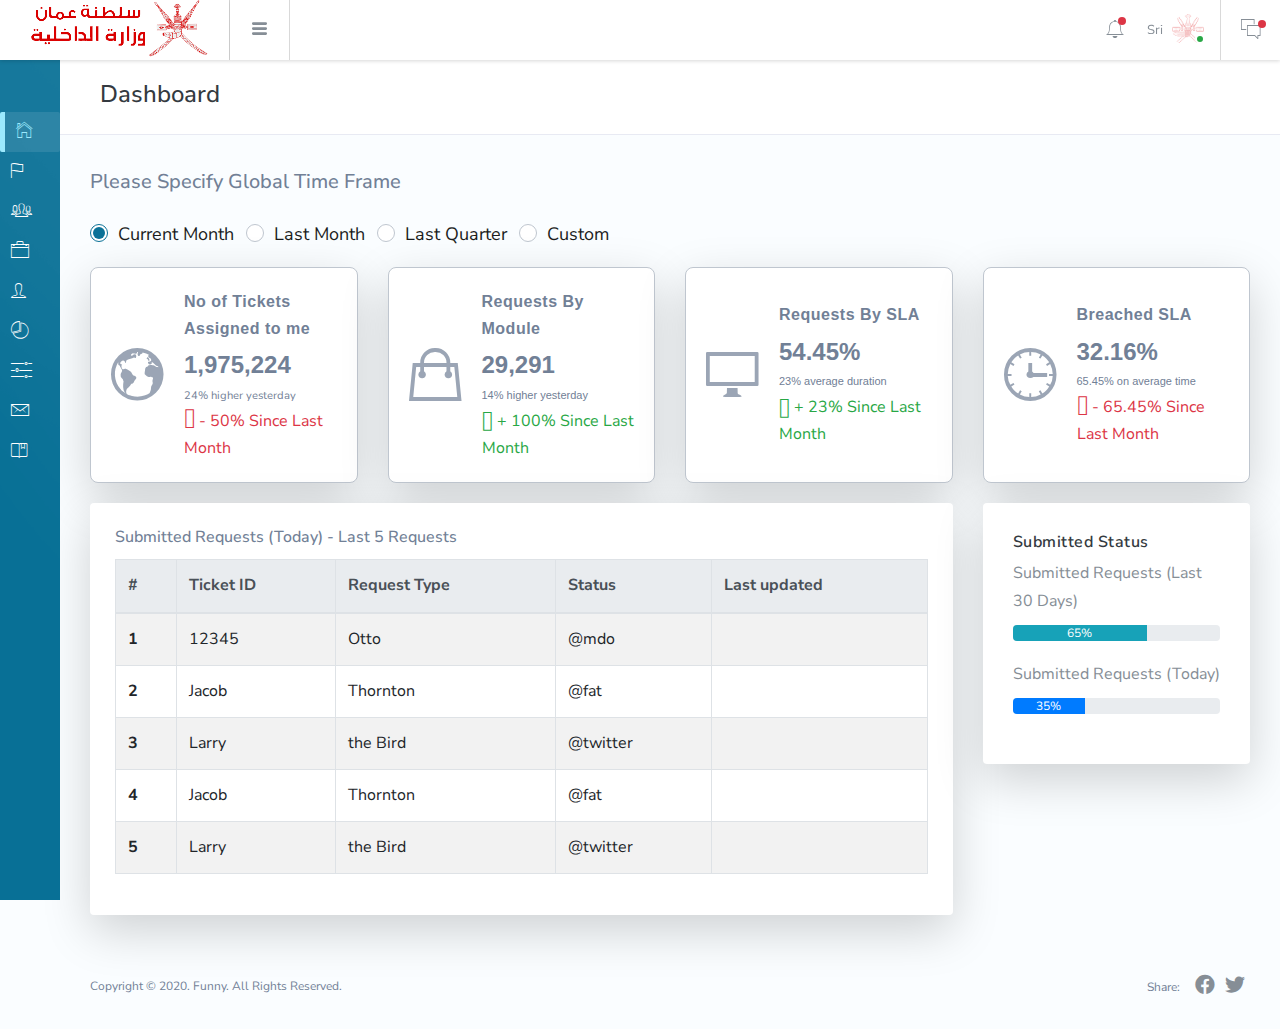
==== index.html @ 0658fc97 "CMS files uploaded" ====
<!DOCTYPE html>
<html lang="en">

<head>
    <!-- Required meta tags -->
    <meta charset="utf-8">
    <meta name="viewport" content="width=device-width, initial-scale=1, shrink-to-fit=no">
    <!-- Twitter -->
    <meta name="twitter:site" content="@CMS eService">
    <meta name="twitter:creator" content="@CMS eService">
    <meta name="twitter:card" content="summary_large_image">
    <meta name="twitter:title" content="Bracket">
    <meta name="twitter:description" content="CMS eService">
    <!-- Meta -->
    <meta name="description" content="CMS eService">
    <meta name="author" content="CMS eService">

    <title>:: eService ::</title>
    <link rel=icon href="img/Khanjar.png" type=image/png>
    <!-- vendor css -->
    <!-- fontawesome -->
    <link rel="stylesheet" href="https://pro.fontawesome.com/releases/v5.15.4/css/all.css">
    <!-- Bootstrap CSS -->
    <link rel="stylesheet" href="https://cdn.jsdelivr.net/npm/bootstrap@4.6.1/dist/css/bootstrap.css">

    <link href="css/ionicons.css" rel="stylesheet">
    <link href="css/perfect-scrollbar.css" rel="stylesheet">
    <link href="css/jquery.switchButton.css" rel="stylesheet">
    <link href="css/rickshaw.css" rel="stylesheet">
    <link href="css/chartist.css" rel="stylesheet">

    <!-- Bracket CSS -->
    <link rel="stylesheet" href="css/style.css">
    <link rel="stylesheet" href="css/custom.css">
</head>

<body class="collapsed-menu">

    <!-- ########## START: LEFT PANEL ########## -->
    <div class="br-logo"><img src="img/moi_logo.png" alt=""></div>
    <div class="br-sideleft overflow-y-auto">
        <label class="sidebar-label pd-x-15 mg-t-20">Navigation</label>
        <div class="br-sideleft-menu">
            <a href="index.html" class="br-menu-link active">
                <div class="br-menu-item">
                    <i class="menu-item-icon icon ion-ios-home-outline tx-22"></i>
                    <span class="menu-item-label">Dashboard</span>
                </div><!-- menu-item -->
            </a><!-- br-menu-link -->
            <a href="" class="br-menu-link">
                <div class="br-menu-item">
                    <i class="menu-item-icon ion-ios-flag-outline tx-24"></i>
                    <span class="menu-item-label">Compaigns</span>
                </div><!-- menu-item -->
            </a><!-- br-menu-link -->
            <a href="" class="br-menu-link">
                <div class="br-menu-item">
                    <i class="menu-item-icon ion-ios-people-outline tx-24"></i>
                    <span class="menu-item-label">Members</span>
                </div><!-- menu-item -->
            </a><!-- br-menu-link -->
            <a href="" class="br-menu-link">
                <div class="br-menu-item">
                    <i class="menu-item-icon icon ion-ios-briefcase-outline tx-22"></i>
                    <span class="menu-item-label">Accounts</span>
                </div><!-- menu-item -->
            </a><!-- br-menu-link -->
            <a href="" class="br-menu-link">
                <div class="br-menu-item">
                    <i class="menu-item-icon ion-ios-person-outline tx-24"></i>
                    <span class="menu-item-label">Teams</span>
                </div><!-- menu-item -->
            </a><!-- br-menu-link -->
            <a href="" class="br-menu-link">
                <div class="br-menu-item">
                    <i class="menu-item-icon ion-ios-pie-outline tx-20"></i>
                    <span class="menu-item-label">Reports</span>
                </div><!-- menu-item -->
            </a><!-- br-menu-link -->
            <a href="" class="br-menu-link">
                <div class="br-menu-item">
                    <i class="menu-item-icon ion-ios-settings tx-24"></i>
                    <span class="menu-item-label">RBAC Configuration</span>
                </div><!-- menu-item -->
            </a><!-- br-menu-link -->
            <a href="" class="br-menu-link">
                <div class="br-menu-item">
                    <i class="menu-item-icon icon ion-ios-email-outline tx-24"></i>
                    <span class="menu-item-label">E-mail Configuration</span>
                </div><!-- menu-item -->
            </a><!-- br-menu-link -->
            <a href="#" class="br-menu-link">
                <div class="br-menu-item">
                    <i class="menu-item-icon icon ion-ios-bookmarks-outline tx-20"></i>
                    <span class="menu-item-label">Tables</span>
                    <i class="menu-item-arrow fa fa-angle-down"></i>
                </div><!-- menu-item -->
            </a><!-- br-menu-link -->
            <ul class="br-menu-sub nav flex-column">
                <li class="nav-item"><a href="" class="nav-link">Basic Table</a></li>
                <li class="nav-item"><a href="" class="nav-link">Data Table</a></li>
            </ul>
        </div><!-- br-sideleft-menu -->
    </div><!-- br-sideleft -->
    <!-- ########## END: LEFT PANEL ########## -->

    <!-- ########## START: HEAD PANEL ########## -->
    <div class="br-header">
        <div class="br-header-left">
            <div class="navicon-left hidden-md-down"><a id="btnLeftMenu" href=""><i
                        class="icon ion-navicon-round"></i></a></div>
            <div class="navicon-left hidden-lg-up"><a id="btnLeftMenuMobile" href=""><i
                        class="icon ion-navicon-round"></i></a></div>
        </div><!-- br-header-left -->
        <div class="br-header-right">
            <nav class="nav align-items-center">
                <div class="dropdown">
                    <a href="" class="nav-link pd-x-7 pos-relative" data-toggle="dropdown">
                        <i class="icon ion-ios-bell-outline tx-24"></i>
                        <!-- start: if statement -->
                        <span class="square-8 bg-danger pos-absolute t-15 r-5 rounded-circle"></span>
                        <!-- end: if statement -->
                    </a>
                    <div class="dropdown-menu dropdown-menu-header wd-300 pd-0-force">
                        <div class="d-flex align-items-center justify-content-between pd-y-10 pd-x-20 bd-b bd-gray-200">
                            <label class="tx-12 tx-info  tx-semibold tx-spacing-2 mg-b-0">Notifications</label>
                            <a href="" class="tx-11">Mark All as Read</a>
                        </div><!-- d-flex -->

                        <div class="media-list">
                            <!-- loop starts here -->
                            <a href="" class="media-list-link read">
                                <div class="media pd-x-20 pd-y-15">
                                    <img src="images/1.jpg" class="wd-40 rounded-circle" alt="">
                                    <div class="media-body">
                                        <p class="tx-13 mg-b-0 tx-gray-700"><strong
                                                class="tx-medium tx-gray-800">Suzzeth Bungaos</strong> tagged you and 18
                                            others in a post.</p>
                                        <span class="tx-12">October 03, 2017 8:45am</span>
                                    </div>
                                </div><!-- media -->
                            </a>
                            <!-- loop ends here -->
                            <a href="" class="media-list-link read">
                                <div class="media pd-x-20 pd-y-15">
                                    <img src="images/1.jpg" class="wd-40 rounded-circle" alt="">
                                    <div class="media-body">
                                        <p class="tx-13 mg-b-0 tx-gray-700"><strong
                                                class="tx-medium tx-gray-800">Mellisa Brown</strong> appreciated your
                                            work <strong class="tx-medium tx-gray-800">The Social Network</strong></p>
                                        <span class="tx-12">October 02, 2017 12:44am</span>
                                    </div>
                                </div><!-- media -->
                            </a>
                            <a href="" class="media-list-link read">
                                <div class="media pd-x-20 pd-y-15">
                                    <img src="images/1.jpg" class="wd-40 rounded-circle" alt="">
                                    <div class="media-body">
                                        <p class="tx-13 mg-b-0 tx-gray-700">20+ new items added are for sale in your
                                            <strong class="tx-medium tx-gray-800">Sale Group</strong>
                                        </p>
                                        <span class="tx-12">October 01, 2017 10:20pm</span>
                                    </div>
                                </div><!-- media -->
                            </a>
                            <a href="" class="media-list-link read">
                                <div class="media pd-x-20 pd-y-15">
                                    <img src="images/1.jpg" class="wd-40 rounded-circle" alt="">
                                    <div class="media-body">
                                        <p class="tx-13 mg-b-0 tx-gray-700"><strong class="tx-medium tx-gray-800">Julius
                                                Erving</strong> wants to connect with you on your conversation with
                                            <strong class="tx-medium tx-gray-800">Ronnie Mara</strong>
                                        </p>
                                        <span class="tx-12">October 01, 2017 6:08pm</span>
                                    </div>
                                </div><!-- media -->
                            </a>
                            <div class="pd-y-10 tx-center bd-t">
                                <a href="" class="tx-12"><i class="fa fa-angle-down mg-r-5"></i> Show All
                                    Notifications</a>
                            </div>
                        </div><!-- media-list -->
                    </div><!-- dropdown-menu -->
                </div><!-- dropdown -->
                <div class="dropdown">
                    <a href="" class="nav-link nav-link-profile" data-toggle="dropdown">
                        <span class="logged-name hidden-md-down">Sri</span>
                        <img src="img/Khanjar.png" class="wd-32 rounded-circle" alt="">
                        <span class="square-10 bg-success"></span>
                    </a>
                    <div class="dropdown-menu dropdown-menu-header wd-200">
                        <ul class="list-unstyled user-profile-nav">
                            <li><a href=""><i class="icon ion-ios-person"></i> Edit Profile</a></li>
                            <li><a href=""><i class="icon ion-power"></i> Sign Out</a></li>
                        </ul>
                    </div><!-- dropdown-menu -->
                </div><!-- dropdown -->
            </nav>
            <div class="navicon-right">
                <a id="btnRightMenu" href="" class="pos-relative">
                    <i class="icon ion-ios-chatboxes-outline"></i>
                    <!-- start: if statement -->
                    <span class="square-8 bg-danger pos-absolute t-10 r--5 rounded-circle"></span>
                    <!-- end: if statement -->
                </a>
            </div><!-- navicon-right -->
        </div><!-- br-header-right -->
    </div><!-- br-header -->
    <!-- ########## END: HEAD PANEL ########## -->

    <!-- ########## START: RIGHT PANEL ########## -->
    <div class="br-sideright">
        <ul class="nav nav-tabs sidebar-tabs" role="tablist">
            <li class="nav-item">
                <a class="nav-link active" data-toggle="tab" role="tab" href="#calendar"><i
                        class="icon ion-ios-calendar-outline tx-24"></i></a>
            </li>
        </ul><!-- sidebar-tabs -->

        <!-- Tab panes -->
        <div class="tab-content">
            <div class="tab-pane pos-absolute a-0 mg-t-60 overflow-y-auto active" id="calendar" role="tabpanel">
                <label class="sidebar-label pd-x-25 mg-t-25">Time &amp; Date</label>
                <div class="pd-x-25">
                    <h2 id="brTime" class="tx-white tx-lato mg-b-5"></h2>
                    <h6 id="brDate" class="tx-white tx-light op-3"></h6>
                </div>

                <label class="sidebar-label pd-x-25 mg-t-25">Events Calendar</label>
                <div class="datepicker sidebar-datepicker"></div>


                <label class="sidebar-label pd-x-25 mg-t-25">Event Today</label>
                <div class="pd-x-25">
                    <div class="list-group sidebar-event-list mg-b-20">
                        <div class="list-group-item">
                            <div>
                                <h6 class="tx-white tx-13 mg-b-5 tx-normal">Roven's 32th Birthday</h6>
                                <p class="mg-b-0 tx-white tx-12 op-2">2:30PM</p>
                            </div>
                            <a href="" class="more"><i class="icon ion-android-more-vertical tx-18"></i></a>
                        </div><!-- list-group-item -->
                        <div class="list-group-item">
                            <div>
                                <h6 class="tx-white tx-13 mg-b-5 tx-normal">Regular Workout Schedule</h6>
                                <p class="mg-b-0 tx-white tx-12 op-2">7:30PM</p>
                            </div>
                            <a href="" class="more"><i class="icon ion-android-more-vertical tx-18"></i></a>
                        </div><!-- list-group-item -->
                    </div><!-- list-group -->

                    <a href="" class="btn btn-block btn-outline-secondary  tx-11 tx-spacing-2">+ Add
                        Event</a>
                    <br>
                </div>

            </div>
        </div><!-- tab-content -->
    </div><!-- br-sideright -->
    <!-- ########## END: RIGHT PANEL ########## --->

    <!-- ########## START: MAIN PANEL ########## -->
    <div class="br-mainpanel">
        <div class="top_header_bar">
            <h4 class="tx-gray-800 mg-b-5">Dashboard</h4>
            <!-- <p class="mg-b-0">Do big things with Bracket, the responsive bootstrap 4 admin template.</p> -->
        </div><!-- d-flex -->

        <div class="br-pagebody mg-t-5">
            <div class="row">
                <div class="col-md-12">
                    <h5 class="top_title">Please Specify Global Time Frame</h5>
                    <div class="d-flex align-items-center" style="min-height:65px;">
                        <div class="form-check form-check-inline">
                            <input class="form-check-input timeFrame" type="radio" name="plus1" id="optradio1"
                                value="Present" checked="">
                            <label class="form-check-label" for="inlineRadio1">Current Month</label>
                        </div>
                        <div class="form-check form-check-inline">
                            <input class="form-check-input timeFrame" type="radio" name="plus1" id="lastMonth"
                                value="LastMonth">
                            <label class="form-check-label" for="inlineRadio2">Last Month</label>
                        </div>
                        <div class="form-check form-check-inline">
                            <input class="form-check-input timeFrame" type="radio" name="plus1" id="optradio1"
                                value="LastQuarter">
                            <label class="form-check-label" for="inlineRadio2">Last Quarter</label>
                        </div>
                        <div class="form-check form-check-inline">
                            <input class="form-check-input timeFrame" type="radio" name="plus1" id="optradio1"
                                value="Custom">
                            <label class="form-check-label" for="inlineRadio2">Custom</label>
                        </div>
                        <div class="form-group form-check-inline time mb-0" style="display: none;">
                            <input type="text" id="datepicker"
                                class="datepicker form-control h-48 bg-white from_date required_date hasDatepicker"
                                name="from_date" placeholder="From Date" readonly="" autocomplete="off"
                                value="31-12-1969">
                        </div>
                        <div class="form-group form-check-inline time mb-0" style="display: none;">
                            <input type="text"
                                class="form-control datepicker1 h-48 bg-white end_date required_date hasDatepicker"
                                id="datepicker1" name="end_date" placeholder="To Date" readonly="" autocomplete="off"
                                value="31-12-1969">
                        </div>
                        <div class="form-group form-check-inline time mb-0" style="display: none;">
                            <a href="javascript:void(0);" class="btn btn-outline-dark h-48 getData">Get Data</a>
                        </div>
                    </div>
                </div>
            </div> <!-- /.row -->

            <div class="row">
                <div class="col-sm-6 col-xl-3">
                    <div class="dashboard_top_block overflow-hidden shadow-lg">
                        <i class="ion ion-earth tx-60 lh-0 op-7"></i>
                        <div class="mg-l-20">
                            <p class="tx-spacing-1 tx-mont mg-b-10 tx-bold">No of Tickets Assigned to me</p>
                            <p class="tx-24 tx-lato tx-bold mg-b-2 lh-1">1,975,224</p>
                            <span class="tx-11">24% higher yesterday</span>
                            <div class="status_block text-danger custom_hide">
                                <i class="fal fa-arrow-up fa-lg mr-1" aria-hidden="true"></i>- 50%
                                <span class="timeType">Since Last Month</span>
                            </div>
                        </div>
                    </div>
                </div><!-- col-3 -->
                <div class="col-sm-6 col-xl-3 mg-t-20 mg-sm-t-0">
                    <div class="dashboard_top_block overflow-hidden shadow-lg">
                        <i class="ion ion-bag tx-60 lh-0 op-7"></i>
                        <div class="mg-l-20">
                            <p class="tx-spacing-1 tx-mont mg-b-10 tx-bold">Requests By Module</p>
                            <p class="tx-24 tx-lato tx-bold mg-b-2 lh-1">29,291</p>
                            <span class="tx-11 tx-roboto">14% higher yesterday</span>
                            <div class="status_block text-success custom_hide">
                                <i class="fal fa-arrow-up fa-lg mr-1" aria-hidden="true"></i>+ 100%
                                <span class="timeType">Since Last Month</span>
                            </div>
                        </div>
                    </div>
                </div><!-- col-3 -->
                <div class="col-sm-6 col-xl-3 mg-t-20 mg-xl-t-0">
                    <div class="dashboard_top_block overflow-hidden shadow-lg">
                        <i class="ion ion-monitor tx-60 lh-0 op-7"></i>
                        <div class="mg-l-20">
                            <p class="tx-spacing-1 tx-mont mg-b-10 tx-bold">Requests By SLA</p>
                            <p class="tx-24 tx-lato tx-bold mg-b-2 lh-1">54.45%</p>
                            <span class="tx-11 tx-roboto">23% average duration</span>
                            <div class="status_block text-success custom_hide">
                                <i class="fal fa-arrow-up fa-lg mr-1" aria-hidden="true"></i>+ 23%
                                <span class="timeType">Since Last Month</span>
                            </div>
                        </div>
                    </div>
                </div><!-- col-3 -->
                <div class="col-sm-6 col-xl-3 mg-t-20 mg-xl-t-0">
                    <div class="dashboard_top_block overflow-hidden shadow-lg">
                        <i class="ion ion-clock tx-60 lh-0 op-7"></i>
                        <div class="mg-l-20">
                            <p class="tx-spacing-1 tx-mont mg-b-10 tx-bold">Breached SLA</p>
                            <p class="tx-24 tx-lato tx-bold mg-b-2 lh-1">32.16%</p>
                            <span class="tx-11 tx-roboto">65.45% on average time</span>
                            <div class="status_block text-danger custom_hide">
                                <i class="fal fa-arrow-up fa-lg mr-1" aria-hidden="true"></i>- 65.45%
                                <span class="timeType">Since Last Month</span>
                            </div>
                        </div>
                    </div>
                </div><!-- col-3 -->
            </div><!-- row -->

            <div class="row mg-t-20">
                <div class="col-9">
                    <div class="card shadow-lg card-body pd-25 bd-0">
                        <div class="row">
                            <div class="col-sm-12">
                                <h6 class="card-title">Submitted Requests (Today) -  Last 5 Requests</h6>
                                <div class="table-responsive">
                                    <table class="table table-bordered table-striped">
                                        <thead class="thead-light">
                                            <tr>
                                              <th scope="col">#</th>
                                              <th scope="col">Ticket ID</th>
                                              <th scope="col">Request Type</th>
                                              <th scope="col">Status</th>
                                              <th scope="col">Last updated</th>
                                            </tr>
                                          </thead>
                                          <tbody>
                                            <tr>
                                              <th scope="row">1</th>
                                              <td>12345</td>
                                              <td>Otto</td>
                                              <td>@mdo</td>
                                              <td></td>
                                            </tr>
                                            <tr>
                                              <th scope="row">2</th>
                                              <td>Jacob</td>
                                              <td>Thornton</td>
                                              <td>@fat</td>
                                              <td></td>
                                            </tr>
                                            <tr>
                                              <th scope="row">3</th>
                                              <td>Larry</td>
                                              <td>the Bird</td>
                                              <td>@twitter</td>
                                              <td></td>
                                            </tr>
                                            <tr>
                                                <th scope="row">4</th>
                                                <td>Jacob</td>
                                                <td>Thornton</td>
                                                <td>@fat</td>
                                                <td></td>
                                              </tr>
                                              <tr>
                                                <th scope="row">5</th>
                                                <td>Larry</td>
                                                <td>the Bird</td>
                                                <td>@twitter</td>
                                                <td></td>
                                              </tr>
                                          </tbody>
                                    </table>
                                </div>
                            </div><!-- col-12 -->
                        </div><!-- row -->
                    </div><!-- card -->
                </div><!-- col-9 -->
                <div class="col-3">
                    <div class="card bd-0 shadow-lg pd-30">
                        <h6 class="tx-inverse tx-semibold tx-spacing-1">Submitted Status</h6>
                        <!-- <p class="mg-b-25">Summary of the status of your server.</p> -->

                        <label class="tx-gray-600 mg-b-10">Submitted Requests (Last 30 Days)</label>
                        <div class="progress mg-b-20">
                            <div class="progress-bar bg-info progress-bar-lg wd-65p" role="progressbar" aria-valuenow="65"
                                aria-valuemin="0" aria-valuemax="100">65%</div>
                        </div>

                        <label class="tx-gray-600 mg-b-10">Submitted Requests (Today)</label>
                        <div class="progress mg-b-20">
                            <div class="progress-bar bg-primary progress-bar-lg wd-35p" role="progressbar" aria-valuenow="35"
                                aria-valuemin="0" aria-valuemax="100">35%</div>
                        </div>
                    </div><!-- card -->


                    <div class="card bd-0 mg-t-20" hidden>
                        <div id="carousel2" class="carousel slide" data-ride="carousel">
                            <ol class="carousel-indicators">
                                <li data-target="#carousel2" data-slide-to="0" class="active"></li>
                                <li data-target="#carousel2" data-slide-to="1"></li>
                                <li data-target="#carousel2" data-slide-to="2"></li>
                            </ol>
                            <div class="carousel-inner" role="listbox">
                                <div class="carousel-item active">
                                    <div
                                        class="bg-br-primary pd-30 ht-300 pos-relative d-flex align-items-center rounded">
                                        <div class="pos-absolute t-15 r-25">
                                            <a href="" class="tx-white-5 hover-info"><i
                                                    class="icon ion-edit tx-16"></i></a>
                                            <a href="" class="tx-white-5 hover-info mg-l-7"><i
                                                    class="icon ion-stats-bars tx-20"></i></a>
                                            <a href="" class="tx-white-5 hover-info mg-l-7"><i
                                                    class="icon ion-gear-a tx-20"></i></a>
                                            <a href="" class="tx-white-5 hover-info mg-l-7"><i
                                                    class="icon ion-more tx-20"></i></a>
                                        </div>
                                        <div class="tx-white">
                                            <p class=" tx-11 tx-medium tx-mont tx-spacing-2 tx-white-5">
                                                Recent Article</p>
                                            <h5 class="lh-5 mg-b-20">20 Best Travel Tips After 5 Years Of Traveling The
                                                World</h5>
                                            <nav class="nav flex-row tx-13">
                                                <a href="" class="tx-white-8 hover-white pd-l-0 pd-r-5">12K+ Views</a>
                                                <a href="" class="tx-white-8 hover-white pd-x-5">234 Shares</a>
                                                <a href="" class="tx-white-8 hover-white pd-x-5">43 Comments</a>
                                            </nav>
                                        </div>
                                    </div><!-- d-flex -->
                                </div>
                                <div class="carousel-item">
                                    <div class="bg-info pd-30 ht-300 pos-relative d-flex align-items-center rounded">
                                        <div class="pos-absolute t-15 r-25">
                                            <a href="" class="tx-white-5 hover-info"><i
                                                    class="icon ion-edit tx-16"></i></a>
                                            <a href="" class="tx-white-5 hover-info mg-l-7"><i
                                                    class="icon ion-stats-bars tx-20"></i></a>
                                            <a href="" class="tx-white-5 hover-info mg-l-7"><i
                                                    class="icon ion-gear-a tx-20"></i></a>
                                            <a href="" class="tx-white-5 hover-info mg-l-7"><i
                                                    class="icon ion-more tx-20"></i></a>
                                        </div>
                                        <div class="tx-white">
                                            <p class=" tx-11 tx-medium tx-mont tx-spacing-2 tx-white-5">
                                                Recent Article</p>
                                            <h5 class="lh-5 mg-b-20">How I Flew Around the World in Business Class for
                                                $1,340</h5>
                                            <nav class="nav flex-row tx-13">
                                                <a href="" class="tx-white-8 hover-white pd-l-0 pd-r-5">Edit</a>
                                                <a href="" class="tx-white-8 hover-white pd-x-5">Unpublish</a>
                                                <a href="" class="tx-white-8 hover-white pd-x-5">Delete</a>
                                            </nav>
                                        </div>
                                    </div><!-- d-flex -->
                                </div>
                                <div class="carousel-item">
                                    <div class="bg-purple pd-30 ht-300 d-flex pos-relative align-items-center rounded">
                                        <div class="pos-absolute t-15 r-25">
                                            <a href="" class="tx-white-5 hover-info"><i
                                                    class="icon ion-edit tx-16"></i></a>
                                            <a href="" class="tx-white-5 hover-info mg-l-7"><i
                                                    class="icon ion-stats-bars tx-20"></i></a>
                                            <a href="" class="tx-white-5 hover-info mg-l-7"><i
                                                    class="icon ion-gear-a tx-20"></i></a>
                                            <a href="" class="tx-white-5 hover-info mg-l-7"><i
                                                    class="icon ion-more tx-20"></i></a>
                                        </div>
                                        <div class="tx-white">
                                            <p class=" tx-11 tx-medium tx-mont tx-spacing-2 tx-white-5"> Recent Article
                                            </p>
                                            <h5 class="lh-5 mg-b-20">10 Reasons Why Travel Makes You a Happier Person
                                            </h5>
                                            <nav class="nav flex-row tx-13">
                                                <a href="" class="tx-white-8 hover-white pd-l-0 pd-r-5">Edit</a>
                                                <a href="" class="tx-white-8 hover-white pd-x-5">Unpublish</a>
                                                <a href="" class="tx-white-8 hover-white pd-x-5">Delete</a>
                                            </nav>
                                        </div>
                                    </div><!-- d-flex -->
                                </div>
                            </div><!-- carousel-inner -->
                        </div><!-- carousel -->
                    </div><!-- card -->

                </div><!-- col-3 -->
            </div><!-- row -->

        </div><!-- br-pagebody -->
        <footer class="br-footer">
            <div class="footer-left">
                <div class="mg-b-2">Copyright &copy; 2020. Funny. All Rights Reserved.</div>
            </div>
            <div class="footer-right d-flex align-items-center">
                <span class=" mg-r-10">Share:</span>
                <a target="_blank" class="pd-x-5" href=""><i class="fab fa-facebook tx-20"></i></a>
                <a target="_blank" class="pd-x-5" href=""><i class="fab fa-twitter tx-20"></i></a>
            </div>
        </footer>
    </div><!-- br-mainpanel -->
    <!-- ########## END: MAIN PANEL ########## -->

    <script src="js/jquery.js"></script>
    <script src="js/popper.js"></script>
    <script src="js/bootstrap.js"></script>
    <script src="js/perfect-scrollbar.jquery.js"></script>
    <script src="js/jquery-ui.js"></script>
    <script src="js/moment.js"></script>
    <script src="js/cms.js"></script>
    <script src="js/ResizeSensor.js"></script>
</body>

</html>
---- css/perfect-scrollbar.css ----
/* perfect-scrollbar v0.8.1 */
.ps {
  -ms-touch-action: auto;
  touch-action: auto;
  overflow: hidden !important;
  -ms-overflow-style: none; }
  @supports (-ms-overflow-style: none) {
    .ps {
      overflow: auto !important; } }
  @media screen and (-ms-high-contrast: active), (-ms-high-contrast: none) {
    .ps {
      overflow: auto !important; } }
  .ps.ps--active-x > .ps__scrollbar-x-rail,
  .ps.ps--active-y > .ps__scrollbar-y-rail {
    display: block;
    background-color: transparent; }
  .ps.ps--in-scrolling.ps--x > .ps__scrollbar-x-rail {
    background-color: #eee;
    opacity: 0.9; }
    .ps.ps--in-scrolling.ps--x > .ps__scrollbar-x-rail > .ps__scrollbar-x {
      background-color: #999;
      height: 11px; }
  .ps.ps--in-scrolling.ps--y > .ps__scrollbar-y-rail {
    background-color: #eee;
    opacity: 0.9; }
    .ps.ps--in-scrolling.ps--y > .ps__scrollbar-y-rail > .ps__scrollbar-y {
      background-color: #999;
      width: 11px; }
  .ps > .ps__scrollbar-x-rail {
    display: none;
    position: absolute;
    /* please don't change 'position' */
    opacity: 0;
    -webkit-transition: background-color .2s linear, opacity .2s linear;
    -o-transition: background-color .2s linear, opacity .2s linear;
    -moz-transition: background-color .2s linear, opacity .2s linear;
    transition: background-color .2s linear, opacity .2s linear;
    bottom: 0px;
    /* there must be 'bottom' for ps__scrollbar-x-rail */
    height: 15px; }
    .ps > .ps__scrollbar-x-rail > .ps__scrollbar-x {
      position: absolute;
      /* please don't change 'position' */
      background-color: #aaa;
      -webkit-border-radius: 6px;
      -moz-border-radius: 6px;
      border-radius: 6px;
      -webkit-transition: background-color .2s linear, height .2s linear, width .2s ease-in-out, -webkit-border-radius .2s ease-in-out;
      transition: background-color .2s linear, height .2s linear, width .2s ease-in-out, -webkit-border-radius .2s ease-in-out;
      -o-transition: background-color .2s linear, height .2s linear, width .2s ease-in-out, border-radius .2s ease-in-out;
      -moz-transition: background-color .2s linear, height .2s linear, width .2s ease-in-out, border-radius .2s ease-in-out, -moz-border-radius .2s ease-in-out;
      transition: background-color .2s linear, height .2s linear, width .2s ease-in-out, border-radius .2s ease-in-out;
      transition: background-color .2s linear, height .2s linear, width .2s ease-in-out, border-radius .2s ease-in-out, -webkit-border-radius .2s ease-in-out, -moz-border-radius .2s ease-in-out;
      bottom: 2px;
      /* there must be 'bottom' for ps__scrollbar-x */
      height: 6px; }
    .ps > .ps__scrollbar-x-rail:hover > .ps__scrollbar-x, .ps > .ps__scrollbar-x-rail:active > .ps__scrollbar-x {
      height: 11px; }
  .ps > .ps__scrollbar-y-rail {
    display: none;
    position: absolute;
    /* please don't change 'position' */
    opacity: 0;
    -webkit-transition: background-color .2s linear, opacity .2s linear;
    -o-transition: background-color .2s linear, opacity .2s linear;
    -moz-transition: background-color .2s linear, opacity .2s linear;
    transition: background-color .2s linear, opacity .2s linear;
    right: 0;
    /* there must be 'right' for ps__scrollbar-y-rail */
    width: 15px; }
    .ps > .ps__scrollbar-y-rail > .ps__scrollbar-y {
      position: absolute;
      /* please don't change 'position' */
      background-color: #aaa;
      -webkit-border-radius: 6px;
      -moz-border-radius: 6px;
      border-radius: 6px;
      -webkit-transition: background-color .2s linear, height .2s linear, width .2s ease-in-out, -webkit-border-radius .2s ease-in-out;
      transition: background-color .2s linear, height .2s linear, width .2s ease-in-out, -webkit-border-radius .2s ease-in-out;
      -o-transition: background-color .2s linear, height .2s linear, width .2s ease-in-out, border-radius .2s ease-in-out;
      -moz-transition: background-color .2s linear, height .2s linear, width .2s ease-in-out, border-radius .2s ease-in-out, -moz-border-radius .2s ease-in-out;
      transition: background-color .2s linear, height .2s linear, width .2s ease-in-out, border-radius .2s ease-in-out;
      transition: background-color .2s linear, height .2s linear, width .2s ease-in-out, border-radius .2s ease-in-out, -webkit-border-radius .2s ease-in-out, -moz-border-radius .2s ease-in-out;
      right: 2px;
      /* there must be 'right' for ps__scrollbar-y */
      width: 6px; }
    .ps > .ps__scrollbar-y-rail:hover > .ps__scrollbar-y, .ps > .ps__scrollbar-y-rail:active > .ps__scrollbar-y {
      width: 11px; }
  .ps:hover.ps--in-scrolling.ps--x > .ps__scrollbar-x-rail {
    background-color: #eee;
    opacity: 0.9; }
    .ps:hover.ps--in-scrolling.ps--x > .ps__scrollbar-x-rail > .ps__scrollbar-x {
      background-color: #999;
      height: 11px; }
  .ps:hover.ps--in-scrolling.ps--y > .ps__scrollbar-y-rail {
    background-color: #eee;
    opacity: 0.9; }
    .ps:hover.ps--in-scrolling.ps--y > .ps__scrollbar-y-rail > .ps__scrollbar-y {
      background-color: #999;
      width: 11px; }
  .ps:hover > .ps__scrollbar-x-rail,
  .ps:hover > .ps__scrollbar-y-rail {
    opacity: 0.6; }
  .ps:hover > .ps__scrollbar-x-rail:hover {
    background-color: #eee;
    opacity: 0.9; }
    .ps:hover > .ps__scrollbar-x-rail:hover > .ps__scrollbar-x {
      background-color: #999; }
  .ps:hover > .ps__scrollbar-y-rail:hover {
    background-color: #eee;
    opacity: 0.9; }
    .ps:hover > .ps__scrollbar-y-rail:hover > .ps__scrollbar-y {
      background-color: #999; }
---- css/rickshaw.css ----
.rickshaw_graph .detail {
	pointer-events: none;
	position: absolute;
	top: 0;
	z-index: 2;
	background: rgba(0, 0, 0, 0.1);
	bottom: 0;
	width: 1px;
	transition: opacity 0.25s linear;
	-moz-transition: opacity 0.25s linear;
	-o-transition: opacity 0.25s linear;
	-webkit-transition: opacity 0.25s linear;
}
.rickshaw_graph .detail.inactive {
	opacity: 0;
}
.rickshaw_graph .detail .item.active {
	opacity: 1;
}
.rickshaw_graph .detail .x_label {
	font-family: Arial, sans-serif;
	border-radius: 3px;
	padding: 6px;
	opacity: 0.5;
	border: 1px solid #e0e0e0;
	font-size: 12px;
	position: absolute;
	background: white;
	white-space: nowrap;
}
.rickshaw_graph .detail .x_label.left {
	left: 0;
}
.rickshaw_graph .detail .x_label.right {
	right: 0;
}
.rickshaw_graph .detail .item {
	position: absolute;
	z-index: 2;
	border-radius: 3px;
	padding: 0.25em;
	font-size: 12px;
	font-family: Arial, sans-serif;
	opacity: 0;
	background: rgba(0, 0, 0, 0.4);
	color: white;
	border: 1px solid rgba(0, 0, 0, 0.4);
	margin-left: 1em;
	margin-right: 1em;
	margin-top: -1em;
	white-space: nowrap;
}
.rickshaw_graph .detail .item.left {
	left: 0;
}
.rickshaw_graph .detail .item.right {
	right: 0;
}
.rickshaw_graph .detail .item.active {
	opacity: 1;
	background: rgba(0, 0, 0, 0.8);
}
.rickshaw_graph .detail .item:after {
	position: absolute;
	display: block;
	width: 0;
	height: 0;

	content: "";

	border: 5px solid transparent;
}
.rickshaw_graph .detail .item.left:after {
	top: 1em;
	left: -5px;
	margin-top: -5px;
	border-right-color: rgba(0, 0, 0, 0.8);
	border-left-width: 0;
}
.rickshaw_graph .detail .item.right:after {
	top: 1em;
	right: -5px;
	margin-top: -5px;
	border-left-color: rgba(0, 0, 0, 0.8);
	border-right-width: 0;
}
.rickshaw_graph .detail .dot {
	width: 4px;
	height: 4px;
	margin-left: -3px;
	margin-top: -3.5px;
	border-radius: 5px;
	position: absolute;
	box-shadow: 0 0 2px rgba(0, 0, 0, 0.6);
	box-sizing: content-box;
	-moz-box-sizing: content-box;
	background: white;
	border-width: 2px;
	border-style: solid;
	display: none;
	background-clip: padding-box;
}
.rickshaw_graph .detail .dot.active {
	display: block;
}
/* graph */

.rickshaw_graph {
	position: relative;
}
.rickshaw_graph svg {
	display: block;	
	overflow: hidden;
}

/* ticks */

.rickshaw_graph .x_tick {
	position: absolute;
	top: 0;
	bottom: 0;
	width: 0px;
	border-left: 1px dotted rgba(0, 0, 0, 0.2);
	pointer-events: none;
}
.rickshaw_graph .x_tick .title {
	position: absolute;
	font-size: 12px;
	font-family: Arial, sans-serif;
	opacity: 0.5;
	white-space: nowrap;
	margin-left: 3px;
	bottom: 1px;
}

/* annotations */

.rickshaw_annotation_timeline {
	height: 1px;
	border-top: 1px solid #e0e0e0;
	margin-top: 10px;
	position: relative;
}
.rickshaw_annotation_timeline .annotation {
	position: absolute;
	height: 6px;
	width: 6px;
	margin-left: -2px;
	top: -3px;
	border-radius: 5px;
	background-color: rgba(0, 0, 0, 0.25);
}
.rickshaw_graph .annotation_line {
	position: absolute;
	top: 0;
	bottom: -6px;
	width: 0px;
	border-left: 2px solid rgba(0, 0, 0, 0.3);
	display: none;
}
.rickshaw_graph .annotation_line.active {
	display: block;
}

.rickshaw_graph .annotation_range {
        background: rgba(0, 0, 0, 0.1);
        display: none;
        position: absolute;
        top: 0;
        bottom: -6px;
}
.rickshaw_graph .annotation_range.active {
        display: block;
}
.rickshaw_graph .annotation_range.active.offscreen {
        display: none;
}

.rickshaw_annotation_timeline .annotation .content {
	background: white;
	color: black;
	opacity: 0.9;
	padding: 5px 5px;
	box-shadow: 0 0 2px rgba(0, 0, 0, 0.8);
	border-radius: 3px;
	position: relative;
	z-index: 20;
	font-size: 12px;
	padding: 6px 8px 8px;
	top: 18px;
	left: -11px;
	width: 160px;
	display: none;
	cursor: pointer;
}
.rickshaw_annotation_timeline .annotation .content:before {
	content: "\25b2";
	position: absolute;
	top: -11px;
	color: white;
	text-shadow: 0 -1px 1px rgba(0, 0, 0, 0.8);
}
.rickshaw_annotation_timeline .annotation.active,
.rickshaw_annotation_timeline .annotation:hover {
	background-color: rgba(0, 0, 0, 0.8);
	cursor: none;
}
.rickshaw_annotation_timeline .annotation .content:hover {
	z-index: 50;
}
.rickshaw_annotation_timeline .annotation.active .content {
	display: block;
}
.rickshaw_annotation_timeline .annotation:hover .content {
	display: block;
	z-index: 50;
}
.rickshaw_graph .y_axis,
.rickshaw_graph  .x_axis_d3 {
	fill: none;
}
.rickshaw_graph .y_ticks .tick line,
.rickshaw_graph .x_ticks_d3 .tick {
	stroke: rgba(0, 0, 0, 0.16);
	stroke-width: 2px;
	shape-rendering: crisp-edges;
	pointer-events: none;
}
.rickshaw_graph .y_grid .tick,
.rickshaw_graph .x_grid_d3 .tick {
	z-index: -1;
	stroke: rgba(0, 0, 0, 0.20);
	stroke-width: 1px;
	stroke-dasharray: 1 1;
}
.rickshaw_graph .y_grid .tick[data-y-value="0"] {
	stroke-dasharray: 1 0;
}
.rickshaw_graph .y_grid path,
.rickshaw_graph .x_grid_d3 path  {
	fill: none;
	stroke: none;
}
.rickshaw_graph .y_ticks path,
.rickshaw_graph .x_ticks_d3 path {
	fill: none;
	stroke: #808080;
}
.rickshaw_graph .y_ticks text,
.rickshaw_graph .x_ticks_d3 text {
	opacity: 0.5;
	font-size: 12px;
	pointer-events: none;
}
.rickshaw_graph .x_tick.glow .title,
.rickshaw_graph .y_ticks.glow text {
	fill: black;
	color: black;
	text-shadow: 
		-1px 1px 0 rgba(255, 255, 255, 0.1),
		1px -1px 0 rgba(255, 255, 255, 0.1),
		1px 1px 0 rgba(255, 255, 255, 0.1),
		0px 1px 0 rgba(255, 255, 255, 0.1),
		0px -1px 0 rgba(255, 255, 255, 0.1),
		1px 0px 0 rgba(255, 255, 255, 0.1),
		-1px 0px 0 rgba(255, 255, 255, 0.1),
		-1px -1px 0 rgba(255, 255, 255, 0.1);
}
.rickshaw_graph .x_tick.inverse .title,
.rickshaw_graph .y_ticks.inverse text {
	fill: white;
	color: white;
	text-shadow: 
		-1px 1px 0 rgba(0, 0, 0, 0.8),
		1px -1px 0 rgba(0, 0, 0, 0.8),
		1px 1px 0 rgba(0, 0, 0, 0.8),
		0px 1px 0 rgba(0, 0, 0, 0.8),
		0px -1px 0 rgba(0, 0, 0, 0.8),
		1px 0px 0 rgba(0, 0, 0, 0.8),
		-1px 0px 0 rgba(0, 0, 0, 0.8),
		-1px -1px 0 rgba(0, 0, 0, 0.8);
}
.rickshaw_legend {
	font-family: Arial;
	font-size: 12px;
	color: white;
	background: #404040;
	display: inline-block;
	padding: 12px 5px; 
	border-radius: 2px;
	position: relative;
}
.rickshaw_legend:hover {
	z-index: 10;
}
.rickshaw_legend .swatch {
	width: 10px;
	height: 10px;
	border: 1px solid rgba(0, 0, 0, 0.2);
}
.rickshaw_legend .line {
	clear: both;
	line-height: 140%;
	padding-right: 15px;
}
.rickshaw_legend .line .swatch {
	display: inline-block;
	margin-right: 3px;
	border-radius: 2px;
}
.rickshaw_legend .label {
	margin: 0;
	white-space: nowrap;
	display: inline;
	font-size: inherit;
	background-color: transparent;
	color: inherit;
	font-weight: normal;
	line-height: normal;
	padding: 0px;
	text-shadow: none;
}
.rickshaw_legend .action:hover {
	opacity: 0.6;
}
.rickshaw_legend .action {
	margin-right: 0.2em;
	font-size: 10px;
	opacity: 0.2;
	cursor: pointer;
	font-size: 14px;
}
.rickshaw_legend .line.disabled {
	opacity: 0.4;
}
.rickshaw_legend ul {
	list-style-type: none;
	margin: 0;
	padding: 0;
	margin: 2px;
	cursor: pointer;
}
.rickshaw_legend li {
	padding: 0 0 0 2px;
	min-width: 80px;
	white-space: nowrap;
}
.rickshaw_legend li:hover {
	background: rgba(255, 255, 255, 0.08);
	border-radius: 3px;
}
.rickshaw_legend li:active {
	background: rgba(255, 255, 255, 0.2);
	border-radius: 3px;
}
---- css/chartist.css ----
.ct-label {
  fill: rgba(0, 0, 0, 0.4);
  color: rgba(0, 0, 0, 0.4);
  font-size: 0.75rem;
  line-height: 1; }

.ct-chart-line .ct-label,
.ct-chart-bar .ct-label {
  display: block;
  display: -webkit-box;
  display: -moz-box;
  display: -ms-flexbox;
  display: -webkit-flex;
  display: flex; }

.ct-chart-pie .ct-label,
.ct-chart-donut .ct-label {
  dominant-baseline: central; }

.ct-label.ct-horizontal.ct-start {
  -webkit-box-align: flex-end;
  -webkit-align-items: flex-end;
  -ms-flex-align: flex-end;
  align-items: flex-end;
  -webkit-box-pack: flex-start;
  -webkit-justify-content: flex-start;
  -ms-flex-pack: flex-start;
  justify-content: flex-start;
  text-align: left;
  text-anchor: start; }

.ct-label.ct-horizontal.ct-end {
  -webkit-box-align: flex-start;
  -webkit-align-items: flex-start;
  -ms-flex-align: flex-start;
  align-items: flex-start;
  -webkit-box-pack: flex-start;
  -webkit-justify-content: flex-start;
  -ms-flex-pack: flex-start;
  justify-content: flex-start;
  text-align: left;
  text-anchor: start; }

.ct-label.ct-vertical.ct-start {
  -webkit-box-align: flex-end;
  -webkit-align-items: flex-end;
  -ms-flex-align: flex-end;
  align-items: flex-end;
  -webkit-box-pack: flex-end;
  -webkit-justify-content: flex-end;
  -ms-flex-pack: flex-end;
  justify-content: flex-end;
  text-align: right;
  text-anchor: end; }

.ct-label.ct-vertical.ct-end {
  -webkit-box-align: flex-end;
  -webkit-align-items: flex-end;
  -ms-flex-align: flex-end;
  align-items: flex-end;
  -webkit-box-pack: flex-start;
  -webkit-justify-content: flex-start;
  -ms-flex-pack: flex-start;
  justify-content: flex-start;
  text-align: left;
  text-anchor: start; }

.ct-chart-bar .ct-label.ct-horizontal.ct-start {
  -webkit-box-align: flex-end;
  -webkit-align-items: flex-end;
  -ms-flex-align: flex-end;
  align-items: flex-end;
  -webkit-box-pack: center;
  -webkit-justify-content: center;
  -ms-flex-pack: center;
  justify-content: center;
  text-align: center;
  text-anchor: start; }

.ct-chart-bar .ct-label.ct-horizontal.ct-end {
  -webkit-box-align: flex-start;
  -webkit-align-items: flex-start;
  -ms-flex-align: flex-start;
  align-items: flex-start;
  -webkit-box-pack: center;
  -webkit-justify-content: center;
  -ms-flex-pack: center;
  justify-content: center;
  text-align: center;
  text-anchor: start; }

.ct-chart-bar.ct-horizontal-bars .ct-label.ct-horizontal.ct-start {
  -webkit-box-align: flex-end;
  -webkit-align-items: flex-end;
  -ms-flex-align: flex-end;
  align-items: flex-end;
  -webkit-box-pack: flex-start;
  -webkit-justify-content: flex-start;
  -ms-flex-pack: flex-start;
  justify-content: flex-start;
  text-align: left;
  text-anchor: start; }

.ct-chart-bar.ct-horizontal-bars .ct-label.ct-horizontal.ct-end {
  -webkit-box-align: flex-start;
  -webkit-align-items: flex-start;
  -ms-flex-align: flex-start;
  align-items: flex-start;
  -webkit-box-pack: flex-start;
  -webkit-justify-content: flex-start;
  -ms-flex-pack: flex-start;
  justify-content: flex-start;
  text-align: left;
  text-anchor: start; }

.ct-chart-bar.ct-horizontal-bars .ct-label.ct-vertical.ct-start {
  -webkit-box-align: center;
  -webkit-align-items: center;
  -ms-flex-align: center;
  align-items: center;
  -webkit-box-pack: flex-end;
  -webkit-justify-content: flex-end;
  -ms-flex-pack: flex-end;
  justify-content: flex-end;
  text-align: right;
  text-anchor: end; }

.ct-chart-bar.ct-horizontal-bars .ct-label.ct-vertical.ct-end {
  -webkit-box-align: center;
  -webkit-align-items: center;
  -ms-flex-align: center;
  align-items: center;
  -webkit-box-pack: flex-start;
  -webkit-justify-content: flex-start;
  -ms-flex-pack: flex-start;
  justify-content: flex-start;
  text-align: left;
  text-anchor: end; }

.ct-grid {
  stroke: rgba(0, 0, 0, 0.2);
  stroke-width: 1px;
  stroke-dasharray: 2px; }

.ct-grid-background {
  fill: none; }

.ct-point {
  stroke-width: 10px;
  stroke-linecap: round; }

.ct-line {
  fill: none;
  stroke-width: 4px; }

.ct-area {
  stroke: none;
  fill-opacity: 0.1; }

.ct-bar {
  fill: none;
  stroke-width: 10px; }

.ct-slice-donut {
  fill: none;
  stroke-width: 60px; }

.ct-series-a .ct-point, .ct-series-a .ct-line, .ct-series-a .ct-bar, .ct-series-a .ct-slice-donut {
  stroke: #d70206; }

.ct-series-a .ct-slice-pie, .ct-series-a .ct-slice-donut-solid, .ct-series-a .ct-area {
  fill: #d70206; }

.ct-series-b .ct-point, .ct-series-b .ct-line, .ct-series-b .ct-bar, .ct-series-b .ct-slice-donut {
  stroke: #f05b4f; }

.ct-series-b .ct-slice-pie, .ct-series-b .ct-slice-donut-solid, .ct-series-b .ct-area {
  fill: #f05b4f; }

.ct-series-c .ct-point, .ct-series-c .ct-line, .ct-series-c .ct-bar, .ct-series-c .ct-slice-donut {
  stroke: #f4c63d; }

.ct-series-c .ct-slice-pie, .ct-series-c .ct-slice-donut-solid, .ct-series-c .ct-area {
  fill: #f4c63d; }

.ct-series-d .ct-point, .ct-series-d .ct-line, .ct-series-d .ct-bar, .ct-series-d .ct-slice-donut {
  stroke: #d17905; }

.ct-series-d .ct-slice-pie, .ct-series-d .ct-slice-donut-solid, .ct-series-d .ct-area {
  fill: #d17905; }

.ct-series-e .ct-point, .ct-series-e .ct-line, .ct-series-e .ct-bar, .ct-series-e .ct-slice-donut {
  stroke: #453d3f; }

.ct-series-e .ct-slice-pie, .ct-series-e .ct-slice-donut-solid, .ct-series-e .ct-area {
  fill: #453d3f; }

.ct-series-f .ct-point, .ct-series-f .ct-line, .ct-series-f .ct-bar, .ct-series-f .ct-slice-donut {
  stroke: #59922b; }

.ct-series-f .ct-slice-pie, .ct-series-f .ct-slice-donut-solid, .ct-series-f .ct-area {
  fill: #59922b; }

.ct-series-g .ct-point, .ct-series-g .ct-line, .ct-series-g .ct-bar, .ct-series-g .ct-slice-donut {
  stroke: #0544d3; }

.ct-series-g .ct-slice-pie, .ct-series-g .ct-slice-donut-solid, .ct-series-g .ct-area {
  fill: #0544d3; }

.ct-series-h .ct-point, .ct-series-h .ct-line, .ct-series-h .ct-bar, .ct-series-h .ct-slice-donut {
  stroke: #6b0392; }

.ct-series-h .ct-slice-pie, .ct-series-h .ct-slice-donut-solid, .ct-series-h .ct-area {
  fill: #6b0392; }

.ct-series-i .ct-point, .ct-series-i .ct-line, .ct-series-i .ct-bar, .ct-series-i .ct-slice-donut {
  stroke: #f05b4f; }

.ct-series-i .ct-slice-pie, .ct-series-i .ct-slice-donut-solid, .ct-series-i .ct-area {
  fill: #f05b4f; }

.ct-series-j .ct-point, .ct-series-j .ct-line, .ct-series-j .ct-bar, .ct-series-j .ct-slice-donut {
  stroke: #dda458; }

.ct-series-j .ct-slice-pie, .ct-series-j .ct-slice-donut-solid, .ct-series-j .ct-area {
  fill: #dda458; }

.ct-series-k .ct-point, .ct-series-k .ct-line, .ct-series-k .ct-bar, .ct-series-k .ct-slice-donut {
  stroke: #eacf7d; }

.ct-series-k .ct-slice-pie, .ct-series-k .ct-slice-donut-solid, .ct-series-k .ct-area {
  fill: #eacf7d; }

.ct-series-l .ct-point, .ct-series-l .ct-line, .ct-series-l .ct-bar, .ct-series-l .ct-slice-donut {
  stroke: #86797d; }

.ct-series-l .ct-slice-pie, .ct-series-l .ct-slice-donut-solid, .ct-series-l .ct-area {
  fill: #86797d; }

.ct-series-m .ct-point, .ct-series-m .ct-line, .ct-series-m .ct-bar, .ct-series-m .ct-slice-donut {
  stroke: #b2c326; }

.ct-series-m .ct-slice-pie, .ct-series-m .ct-slice-donut-solid, .ct-series-m .ct-area {
  fill: #b2c326; }

.ct-series-n .ct-point, .ct-series-n .ct-line, .ct-series-n .ct-bar, .ct-series-n .ct-slice-donut {
  stroke: #6188e2; }

.ct-series-n .ct-slice-pie, .ct-series-n .ct-slice-donut-solid, .ct-series-n .ct-area {
  fill: #6188e2; }

.ct-series-o .ct-point, .ct-series-o .ct-line, .ct-series-o .ct-bar, .ct-series-o .ct-slice-donut {
  stroke: #a748ca; }

.ct-series-o .ct-slice-pie, .ct-series-o .ct-slice-donut-solid, .ct-series-o .ct-area {
  fill: #a748ca; }

.ct-square {
  display: block;
  position: relative;
  width: 100%; }
  .ct-square:before {
    display: block;
    float: left;
    content: "";
    width: 0;
    height: 0;
    padding-bottom: 100%; }
  .ct-square:after {
    content: "";
    display: table;
    clear: both; }
  .ct-square > svg {
    display: block;
    position: absolute;
    top: 0;
    left: 0; }

.ct-minor-second {
  display: block;
  position: relative;
  width: 100%; }
  .ct-minor-second:before {
    display: block;
    float: left;
    content: "";
    width: 0;
    height: 0;
    padding-bottom: 93.75%; }
  .ct-minor-second:after {
    content: "";
    display: table;
    clear: both; }
  .ct-minor-second > svg {
    display: block;
    position: absolute;
    top: 0;
    left: 0; }

.ct-major-second {
  display: block;
  position: relative;
  width: 100%; }
  .ct-major-second:before {
    display: block;
    float: left;
    content: "";
    width: 0;
    height: 0;
    padding-bottom: 88.8888888889%; }
  .ct-major-second:after {
    content: "";
    display: table;
    clear: both; }
  .ct-major-second > svg {
    display: block;
    position: absolute;
    top: 0;
    left: 0; }

.ct-minor-third {
  display: block;
  position: relative;
  width: 100%; }
  .ct-minor-third:before {
    display: block;
    float: left;
    content: "";
    width: 0;
    height: 0;
    padding-bottom: 83.3333333333%; }
  .ct-minor-third:after {
    content: "";
    display: table;
    clear: both; }
  .ct-minor-third > svg {
    display: block;
    position: absolute;
    top: 0;
    left: 0; }

.ct-major-third {
  display: block;
  position: relative;
  width: 100%; }
  .ct-major-third:before {
    display: block;
    float: left;
    content: "";
    width: 0;
    height: 0;
    padding-bottom: 80%; }
  .ct-major-third:after {
    content: "";
    display: table;
    clear: both; }
  .ct-major-third > svg {
    display: block;
    position: absolute;
    top: 0;
    left: 0; }

.ct-perfect-fourth {
  display: block;
  position: relative;
  width: 100%; }
  .ct-perfect-fourth:before {
    display: block;
    float: left;
    content: "";
    width: 0;
    height: 0;
    padding-bottom: 75%; }
  .ct-perfect-fourth:after {
    content: "";
    display: table;
    clear: both; }
  .ct-perfect-fourth > svg {
    display: block;
    position: absolute;
    top: 0;
    left: 0; }

.ct-perfect-fifth {
  display: block;
  position: relative;
  width: 100%; }
  .ct-perfect-fifth:before {
    display: block;
    float: left;
    content: "";
    width: 0;
    height: 0;
    padding-bottom: 66.6666666667%; }
  .ct-perfect-fifth:after {
    content: "";
    display: table;
    clear: both; }
  .ct-perfect-fifth > svg {
    display: block;
    position: absolute;
    top: 0;
    left: 0; }

.ct-minor-sixth {
  display: block;
  position: relative;
  width: 100%; }
  .ct-minor-sixth:before {
    display: block;
    float: left;
    content: "";
    width: 0;
    height: 0;
    padding-bottom: 62.5%; }
  .ct-minor-sixth:after {
    content: "";
    display: table;
    clear: both; }
  .ct-minor-sixth > svg {
    display: block;
    position: absolute;
    top: 0;
    left: 0; }

.ct-golden-section {
  display: block;
  position: relative;
  width: 100%; }
  .ct-golden-section:before {
    display: block;
    float: left;
    content: "";
    width: 0;
    height: 0;
    padding-bottom: 61.804697157%; }
  .ct-golden-section:after {
    content: "";
    display: table;
    clear: both; }
  .ct-golden-section > svg {
    display: block;
    position: absolute;
    top: 0;
    left: 0; }

.ct-major-sixth {
  display: block;
  position: relative;
  width: 100%; }
  .ct-major-sixth:before {
    display: block;
    float: left;
    content: "";
    width: 0;
    height: 0;
    padding-bottom: 60%; }
  .ct-major-sixth:after {
    content: "";
    display: table;
    clear: both; }
  .ct-major-sixth > svg {
    display: block;
    position: absolute;
    top: 0;
    left: 0; }

.ct-minor-seventh {
  display: block;
  position: relative;
  width: 100%; }
  .ct-minor-seventh:before {
    display: block;
    float: left;
    content: "";
    width: 0;
    height: 0;
    padding-bottom: 56.25%; }
  .ct-minor-seventh:after {
    content: "";
    display: table;
    clear: both; }
  .ct-minor-seventh > svg {
    display: block;
    position: absolute;
    top: 0;
    left: 0; }

.ct-major-seventh {
  display: block;
  position: relative;
  width: 100%; }
  .ct-major-seventh:before {
    display: block;
    float: left;
    content: "";
    width: 0;
    height: 0;
    padding-bottom: 53.3333333333%; }
  .ct-major-seventh:after {
    content: "";
    display: table;
    clear: both; }
  .ct-major-seventh > svg {
    display: block;
    position: absolute;
    top: 0;
    left: 0; }

.ct-octave {
  display: block;
  position: relative;
  width: 100%; }
  .ct-octave:before {
    display: block;
    float: left;
    content: "";
    width: 0;
    height: 0;
    padding-bottom: 50%; }
  .ct-octave:after {
    content: "";
    display: table;
    clear: both; }
  .ct-octave > svg {
    display: block;
    position: absolute;
    top: 0;
    left: 0; }

.ct-major-tenth {
  display: block;
  position: relative;
  width: 100%; }
  .ct-major-tenth:before {
    display: block;
    float: left;
    content: "";
    width: 0;
    height: 0;
    padding-bottom: 40%; }
  .ct-major-tenth:after {
    content: "";
    display: table;
    clear: both; }
  .ct-major-tenth > svg {
    display: block;
    position: absolute;
    top: 0;
    left: 0; }

.ct-major-eleventh {
  display: block;
  position: relative;
  width: 100%; }
  .ct-major-eleventh:before {
    display: block;
    float: left;
    content: "";
    width: 0;
    height: 0;
    padding-bottom: 37.5%; }
  .ct-major-eleventh:after {
    content: "";
    display: table;
    clear: both; }
  .ct-major-eleventh > svg {
    display: block;
    position: absolute;
    top: 0;
    left: 0; }

.ct-major-twelfth {
  display: block;
  position: relative;
  width: 100%; }
  .ct-major-twelfth:before {
    display: block;
    float: left;
    content: "";
    width: 0;
    height: 0;
    padding-bottom: 33.3333333333%; }
  .ct-major-twelfth:after {
    content: "";
    display: table;
    clear: both; }
  .ct-major-twelfth > svg {
    display: block;
    position: absolute;
    top: 0;
    left: 0; }

.ct-double-octave {
  display: block;
  position: relative;
  width: 100%; }
  .ct-double-octave:before {
    display: block;
    float: left;
    content: "";
    width: 0;
    height: 0;
    padding-bottom: 25%; }
  .ct-double-octave:after {
    content: "";
    display: table;
    clear: both; }
  .ct-double-octave > svg {
    display: block;
    position: absolute;
    top: 0;
    left: 0; }

/*# sourceMappingURL=chartist.css.map */
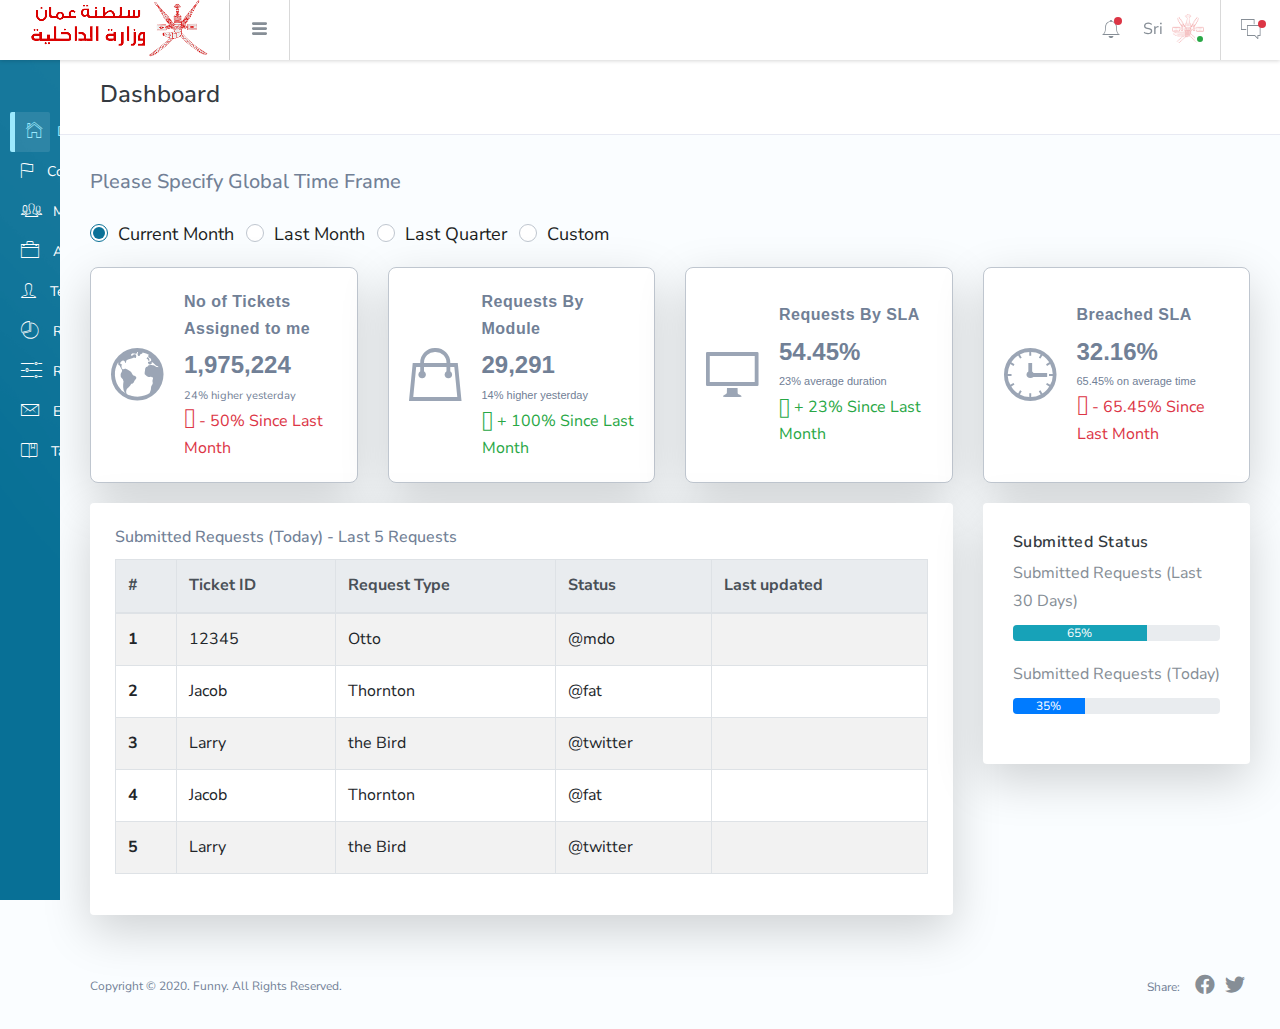
==== commit c6d5087c: "changes" ====
--- a/index.html
+++ b/index.html
@@ -8,8 +8,8 @@
     <!-- Twitter -->
     <meta name="twitter:site" content="@CMS eService">
     <meta name="twitter:creator" content="@CMS eService">
-    <meta name="twitter:card" content="summary_large_image">
-    <meta name="twitter:title" content="Bracket">
+    <meta name="twitter:card" content="CMS">
+    <meta name="twitter:title" content="CMS">
     <meta name="twitter:description" content="CMS eService">
     <!-- Meta -->
     <meta name="description" content="CMS eService">
@@ -25,11 +25,8 @@
 
     <link href="css/ionicons.css" rel="stylesheet">
     <link href="css/perfect-scrollbar.css" rel="stylesheet">
-    <link href="css/jquery.switchButton.css" rel="stylesheet">
-    <link href="css/rickshaw.css" rel="stylesheet">
-    <link href="css/chartist.css" rel="stylesheet">
-
-    <!-- Bracket CSS -->
+
+    <!-- CMS CSS -->
     <link rel="stylesheet" href="css/style.css">
     <link rel="stylesheet" href="css/custom.css">
 </head>
@@ -98,7 +95,7 @@
             </a><!-- br-menu-link -->
             <ul class="br-menu-sub nav flex-column">
                 <li class="nav-item"><a href="" class="nav-link">Basic Table</a></li>
-                <li class="nav-item"><a href="" class="nav-link">Data Table</a></li>
+                <li class="nav-item"><a href="table.html" class="nav-link">Data Table</a></li>
             </ul>
         </div><!-- br-sideleft-menu -->
     </div><!-- br-sideleft -->
@@ -212,8 +209,8 @@
     <div class="br-sideright">
         <ul class="nav nav-tabs sidebar-tabs" role="tablist">
             <li class="nav-item">
-                <a class="nav-link active" data-toggle="tab" role="tab" href="#calendar"><i
-                        class="icon ion-ios-calendar-outline tx-24"></i></a>
+                <a class="nav-link active" data-toggle="tab" role="tab" href="#calendar">
+                    <i class="icon ion-ios-calendar-outline tx-24"></i></a>
             </li>
         </ul><!-- sidebar-tabs -->
 
@@ -560,7 +557,6 @@
     <script src="js/jquery-ui.js"></script>
     <script src="js/moment.js"></script>
     <script src="js/cms.js"></script>
-    <script src="js/ResizeSensor.js"></script>
 </body>
 
 </html>--- a/css/style.css
+++ b/css/style.css
@@ -2197,7 +2197,7 @@
 
 .logged-name {
   display: inline-block;
-  font-size: 13px;
+  font-size: 1rem;
   margin-right: 5px;
 }
 
@@ -2241,6 +2241,7 @@
 
 .user-profile-nav a:hover, .user-profile-nav a:focus {
   background-color: #dee2e6;
+  text-decoration: none
 }
 
 .user-profile-nav .icon {
@@ -2325,12 +2326,11 @@
   bottom: 0;
   z-index: 100;
   width: 230px;
+  padding-left: 10px !important;
+  padding-right: 10px !important;
   background: transparent linear-gradient(164deg, #1d5049 0%, #14569d 31%, #1d5049 100%) 0% 0% no-repeat padding-box;
   background: url(../img/bg-pattern.png) #087096;
   /* background-color: #1D2939; */
-  /* padding-left: 10px;
-  padding-right: 10px; */
-  padding: 0;
   transition: all 0.2s ease-in-out;
 }
 
--- a/css/custom.css
+++ b/css/custom.css
@@ -1,3 +1,10 @@
+.bg-login {
+    background: url(../img/bg_login.png);
+    background-size: cover;
+    background-repeat: no-repeat;
+    background-position: center;
+}
+
 .top_header_bar {
     border-bottom: 1px solid #E8EAF3;
     padding: 20px 40px;
@@ -96,4 +103,19 @@
     opacity: 1;
     -webkit-transform: scale(1);
     transform: scale(1);
+}
+
+.password-eye:before {
+    font-family: "Font Awesome 5 Pro";
+    content: "\f06e";
+    font-style: normal;
+    font-weight: 400;
+    font-variant: normal;
+    vertical-align: middle;
+    line-height: 1.2;
+    font-size: 16px;
+}
+
+.show-password .password-eye:before {
+    content: "\f070";
 }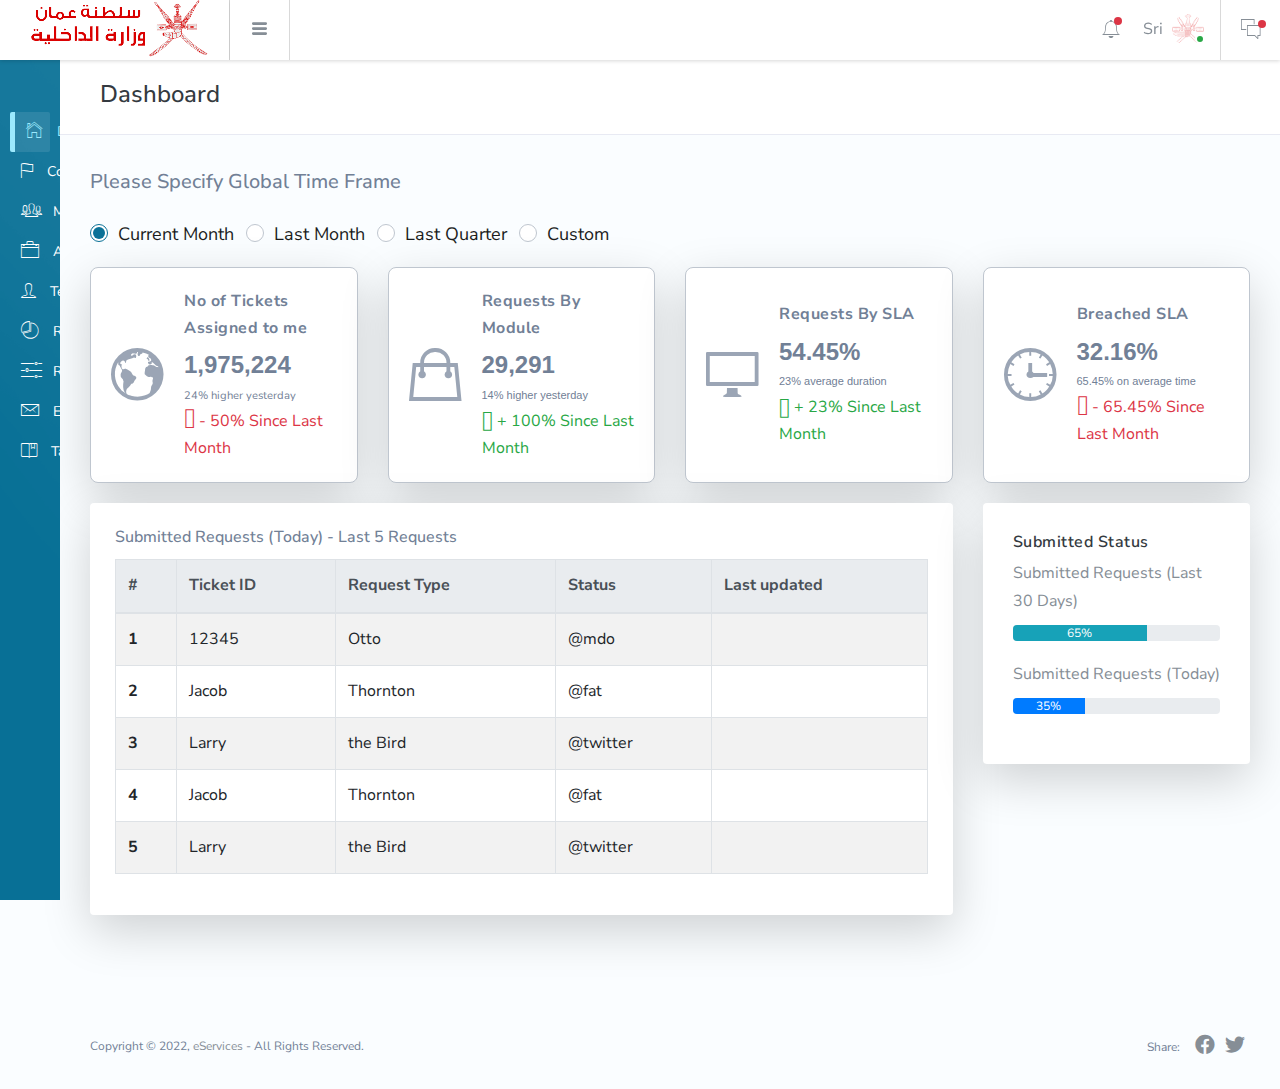
==== commit 6d23f249: "Changes" ====
--- a/index.html
+++ b/index.html
@@ -118,64 +118,74 @@
                         <span class="square-8 bg-danger pos-absolute t-15 r-5 rounded-circle"></span>
                         <!-- end: if statement -->
                     </a>
-                    <div class="dropdown-menu dropdown-menu-header wd-300 pd-0-force">
+                    <div class="dropdown-menu dropdown-menu-header wd-400 pd-0-force">
                         <div class="d-flex align-items-center justify-content-between pd-y-10 pd-x-20 bd-b bd-gray-200">
                             <label class="tx-12 tx-info  tx-semibold tx-spacing-2 mg-b-0">Notifications</label>
-                            <a href="" class="tx-11">Mark All as Read</a>
+                            <!-- <a href="" class="tx-11">Mark All as Read</a> -->
                         </div><!-- d-flex -->
 
                         <div class="media-list">
                             <!-- loop starts here -->
-                            <a href="" class="media-list-link read">
-                                <div class="media pd-x-20 pd-y-15">
-                                    <img src="images/1.jpg" class="wd-40 rounded-circle" alt="">
+                            <a href="javascript:void(0)" class="media-list-link read">
+                                <div class="media pd-x-10 pd-y-10 align-items-center">
                                     <div class="media-body">
-                                        <p class="tx-13 mg-b-0 tx-gray-700"><strong
-                                                class="tx-medium tx-gray-800">Suzzeth Bungaos</strong> tagged you and 18
-                                            others in a post.</p>
-                                        <span class="tx-12">October 03, 2017 8:45am</span>
+                                        <p class="tx-15 mg-b-0 tx-gray-800 whiteSpace-nowrap font-weight-bold" title="I have problem whit payment 22421874 TS22019854"><i class="fal fa-comment-alt-lines fa-fw"></i>&nbsp;I have problem whit payment 22421874 TS22019854</p>
+                                        <p class="tx-15 mg-b-0 text-danger font-weight-bold"><i class="fal fa-digital-tachograph fa-fw"></i>&nbsp;CMSP22000684</p>
+                                        <p class="tx-13 mg-b-0 tx-gray-700"><i class="fal fa-user fa-fw"></i>&nbsp;Maha Salim hamood Alrahbi</p>
+                                        <span class="tx-13"><i class="fal fa-calendar fa-fw"></i>&nbsp; 07-11-2022</span>
                                     </div>
                                 </div><!-- media -->
                             </a>
                             <!-- loop ends here -->
-                            <a href="" class="media-list-link read">
-                                <div class="media pd-x-20 pd-y-15">
-                                    <img src="images/1.jpg" class="wd-40 rounded-circle" alt="">
+                            <a href="javascript:void(0)" class="media-list-link read">
+                                <div class="media pd-x-10 pd-y-10 align-items-center">
                                     <div class="media-body">
-                                        <p class="tx-13 mg-b-0 tx-gray-700"><strong
-                                                class="tx-medium tx-gray-800">Mellisa Brown</strong> appreciated your
-                                            work <strong class="tx-medium tx-gray-800">The Social Network</strong></p>
-                                        <span class="tx-12">October 02, 2017 12:44am</span>
+                                        <p class="tx-15 mg-b-0 tx-gray-800 whiteSpace-nowrap font-weight-bold" title="Insurance doesn't calculated"><i class="fal fa-comment-alt-lines fa-fw"></i>&nbsp;Insurance doesn't calculated</p>
+                                        <p class="tx-15 mg-b-0 text-danger font-weight-bold"><i class="fal fa-digital-tachograph fa-fw"></i>&nbsp;CMSP22000638</p>
+                                        <p class="tx-13 mg-b-0 tx-gray-700"><i class="fal fa-user fa-fw"></i>&nbsp;Sheakha Ismail Ali al Randi</p>
+                                        <span class="tx-13"><i class="fal fa-calendar fa-fw"></i>&nbsp; 06-11-2022</span>
                                     </div>
                                 </div><!-- media -->
                             </a>
-                            <a href="" class="media-list-link read">
-                                <div class="media pd-x-20 pd-y-15">
-                                    <img src="images/1.jpg" class="wd-40 rounded-circle" alt="">
+                            <a href="javascript:void(0)" class="media-list-link read">
+                                <div class="media pd-x-10 pd-y-10 align-items-center">
                                     <div class="media-body">
-                                        <p class="tx-13 mg-b-0 tx-gray-700">20+ new items added are for sale in your
-                                            <strong class="tx-medium tx-gray-800">Sale Group</strong>
-                                        </p>
-                                        <span class="tx-12">October 01, 2017 10:20pm</span>
+                                        <p class="tx-15 mg-b-0 tx-gray-800 whiteSpace-nowrap font-weight-bold" title="الغاء الترخيص برقم الطلب HS21103073"><i class="fal fa-comment-alt-lines fa-fw"></i>&nbsp;الغاء الترخيص برقم الطلب HS21103073</p>
+                                        <p class="tx-15 mg-b-0 text-danger font-weight-bold"><i class="fal fa-digital-tachograph fa-fw"></i>&nbsp;CMSP22000607</p>
+                                        <p class="tx-13 mg-b-0 tx-gray-700"><i class="fal fa-user fa-fw"></i>&nbsp;Lakshmi Himabindu Duvvuri</p>
+                                        <span class="tx-13"><i class="fal fa-calendar fa-fw"></i>&nbsp; 05-11-2022</span>
                                     </div>
                                 </div><!-- media -->
                             </a>
-                            <a href="" class="media-list-link read">
-                                <div class="media pd-x-20 pd-y-15">
-                                    <img src="images/1.jpg" class="wd-40 rounded-circle" alt="">
+                            <a href="javascript:void(0)" class="media-list-link read">
+                                <div class="media pd-x-10 pd-y-10 align-items-center">
                                     <div class="media-body">
-                                        <p class="tx-13 mg-b-0 tx-gray-700"><strong class="tx-medium tx-gray-800">Julius
-                                                Erving</strong> wants to connect with you on your conversation with
-                                            <strong class="tx-medium tx-gray-800">Ronnie Mara</strong>
-                                        </p>
-                                        <span class="tx-12">October 01, 2017 6:08pm</span>
+                                        <p class="tx-15 mg-b-0 tx-gray-800 whiteSpace-nowrap font-weight-bold" title="ترخيص النشاطين (غسيل الملابس وكي الملابس ) لا يمكن اختيار الانشطه مع ان الانشطة قد ظهرت في مكان الجدول ، ما السبب؟"><i class="fal fa-comment-alt-lines fa-fw"></i>&nbsp; ترخيص النشاطين (غسيل الملابس وكي الملابس ) لا يمكن اختيار الانشطه مع ان الانشطة قد ظهرت في مكان الجدول ، ما السبب؟</p>
+                                        <p class="tx-15 mg-b-0 text-danger font-weight-bold"><i class="fal fa-digital-tachograph fa-fw"></i>&nbsp;CMSP22000607</p>
+                                        <p class="tx-13 mg-b-0 tx-gray-700"><i class="fal fa-user fa-fw"></i>&nbsp;Gouse Rabbani Khadarabad Shaik</p>
+                                        <span class="tx-13"><i class="fal fa-calendar fa-fw"></i>&nbsp; 04-11-2022</span>
                                     </div>
                                 </div><!-- media -->
                             </a>
                             <div class="pd-y-10 tx-center bd-t">
-                                <a href="" class="tx-12"><i class="fa fa-angle-down mg-r-5"></i> Show All
-                                    Notifications</a>
-                            </div>
+                                <a href="javascript:void(0)" class="tx-12"><i class="fa fa-angle-down mg-r-5"></i> Show All Notifications</a>
+                            </div>
+                            <!-- <div class="row">
+                                <div class="col-md-12">
+                                    <div class="table-responsive">
+                                        <table class="table table-borderd">
+                                            <thead>
+                                                <tr>
+                                                    <th>Ticket ID</th>
+                                                    <th>From</th>
+                                                    <th>Follow-up Date</th>
+                                                    <th>Follow-up Comments</th>
+                                                </tr>
+                                            </thead>
+                                        </table>
+                                    </div>
+                                </div>
+                            </div> /.row -->
                         </div><!-- media-list -->
                     </div><!-- dropdown-menu -->
                 </div><!-- dropdown -->
@@ -312,7 +322,7 @@
                     <div class="dashboard_top_block overflow-hidden shadow-lg">
                         <i class="ion ion-earth tx-60 lh-0 op-7"></i>
                         <div class="mg-l-20">
-                            <p class="tx-spacing-1 tx-mont mg-b-10 tx-bold">No of Tickets Assigned to me</p>
+                            <p class="tx-spacing-1 mg-b-10 tx-bold">No of Tickets Assigned to me</p>
                             <p class="tx-24 tx-lato tx-bold mg-b-2 lh-1">1,975,224</p>
                             <span class="tx-11">24% higher yesterday</span>
                             <div class="status_block text-danger custom_hide">
@@ -326,7 +336,7 @@
                     <div class="dashboard_top_block overflow-hidden shadow-lg">
                         <i class="ion ion-bag tx-60 lh-0 op-7"></i>
                         <div class="mg-l-20">
-                            <p class="tx-spacing-1 tx-mont mg-b-10 tx-bold">Requests By Module</p>
+                            <p class="tx-spacing-1 mg-b-10 tx-bold">Requests By Module</p>
                             <p class="tx-24 tx-lato tx-bold mg-b-2 lh-1">29,291</p>
                             <span class="tx-11 tx-roboto">14% higher yesterday</span>
                             <div class="status_block text-success custom_hide">
@@ -340,7 +350,7 @@
                     <div class="dashboard_top_block overflow-hidden shadow-lg">
                         <i class="ion ion-monitor tx-60 lh-0 op-7"></i>
                         <div class="mg-l-20">
-                            <p class="tx-spacing-1 tx-mont mg-b-10 tx-bold">Requests By SLA</p>
+                            <p class="tx-spacing-1 mg-b-10 tx-bold">Requests By SLA</p>
                             <p class="tx-24 tx-lato tx-bold mg-b-2 lh-1">54.45%</p>
                             <span class="tx-11 tx-roboto">23% average duration</span>
                             <div class="status_block text-success custom_hide">
@@ -354,7 +364,7 @@
                     <div class="dashboard_top_block overflow-hidden shadow-lg">
                         <i class="ion ion-clock tx-60 lh-0 op-7"></i>
                         <div class="mg-l-20">
-                            <p class="tx-spacing-1 tx-mont mg-b-10 tx-bold">Breached SLA</p>
+                            <p class="tx-spacing-1 mg-b-10 tx-bold">Breached SLA</p>
                             <p class="tx-24 tx-lato tx-bold mg-b-2 lh-1">32.16%</p>
                             <span class="tx-11 tx-roboto">65.45% on average time</span>
                             <div class="status_block text-danger custom_hide">
@@ -467,7 +477,7 @@
                                                     class="icon ion-more tx-20"></i></a>
                                         </div>
                                         <div class="tx-white">
-                                            <p class=" tx-11 tx-medium tx-mont tx-spacing-2 tx-white-5">
+                                            <p class=" tx-11 tx-medium tx-spacing-2 tx-white-5">
                                                 Recent Article</p>
                                             <h5 class="lh-5 mg-b-20">20 Best Travel Tips After 5 Years Of Traveling The
                                                 World</h5>
@@ -492,7 +502,7 @@
                                                     class="icon ion-more tx-20"></i></a>
                                         </div>
                                         <div class="tx-white">
-                                            <p class=" tx-11 tx-medium tx-mont tx-spacing-2 tx-white-5">
+                                            <p class=" tx-11 tx-medium tx-spacing-2 tx-white-5">
                                                 Recent Article</p>
                                             <h5 class="lh-5 mg-b-20">How I Flew Around the World in Business Class for
                                                 $1,340</h5>
@@ -517,14 +527,14 @@
                                                     class="icon ion-more tx-20"></i></a>
                                         </div>
                                         <div class="tx-white">
-                                            <p class=" tx-11 tx-medium tx-mont tx-spacing-2 tx-white-5"> Recent Article
+                                            <p class=" tx-11 tx-medium tx-spacing-2 tx-white-5"> Recent Article
                                             </p>
                                             <h5 class="lh-5 mg-b-20">10 Reasons Why Travel Makes You a Happier Person
                                             </h5>
                                             <nav class="nav flex-row tx-13">
                                                 <a href="" class="tx-white-8 hover-white pd-l-0 pd-r-5">Edit</a>
                                                 <a href="" class="tx-white-8 hover-white pd-x-5">Unpublish</a>
-                                                <a href="" class="tx-white-8 hover-white pd-x-5">Delete</a>
+                                                <a href="" class="tx-white-8 hover-white pd-x-5">Delete</a>fal fa-question-circle
                                             </nav>
                                         </div>
                                     </div><!-- d-flex -->
@@ -537,18 +547,24 @@
             </div><!-- row -->
 
         </div><!-- br-pagebody -->
-        <footer class="br-footer">
-            <div class="footer-left">
-                <div class="mg-b-2">Copyright &copy; 2020. Funny. All Rights Reserved.</div>
-            </div>
-            <div class="footer-right d-flex align-items-center">
-                <span class=" mg-r-10">Share:</span>
-                <a target="_blank" class="pd-x-5" href=""><i class="fab fa-facebook tx-20"></i></a>
-                <a target="_blank" class="pd-x-5" href=""><i class="fab fa-twitter tx-20"></i></a>
-            </div>
-        </footer>
+        
     </div><!-- br-mainpanel -->
     <!-- ########## END: MAIN PANEL ########## -->
+
+    <!-- ########## START: FOOOTER PANEL ########## -->
+    <div class="br-mainpanel">
+	    <footer class="br-footer">
+	         <div class="footer-left">
+	             <div class="mg-b-2">Copyright &copy; 2022, <a href="www.altomouhit.com">eServices</a> - All Rights Reserved.</div>
+	         </div>
+	         <div class="footer-right d-flex align-items-center">
+	             <span class=" mg-r-10">Share:</span>
+	             <a target="_blank" class="pd-x-5" href=""><i class="fab fa-facebook tx-20"aria-hidden="true"></i></a>
+	             <a target="_blank" class="pd-x-5" href=""><i class="fab fa-twitter tx-20"aria-hidden="true"></i></a>
+	         </div>
+	     </footer>
+     </div>
+	<!-- ########## END: FOOTER PANEL ########## -->
 
     <script src="js/jquery.js"></script>
     <script src="js/popper.js"></script>
--- a/css/custom.css
+++ b/css/custom.css
@@ -118,4 +118,11 @@
 
 .show-password .password-eye:before {
     content: "\f070";
+}
+.read .media-body .whiteSpace-nowrap {
+    white-space: nowrap;
+    max-width: 305px;
+    overflow: hidden;
+    text-overflow: ellipsis;
+    display: block;
 }